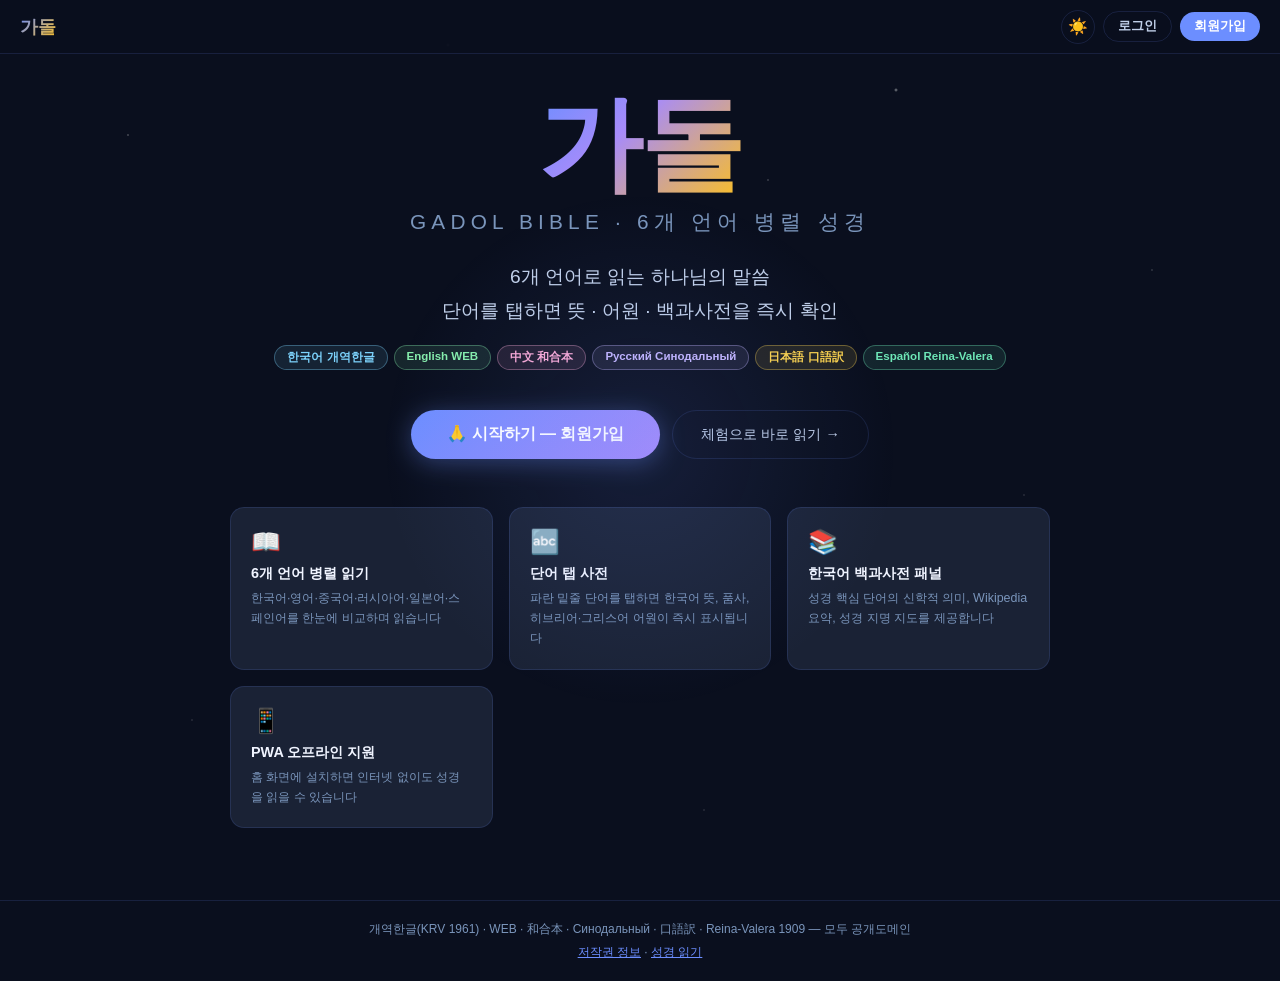
==== bible.html @ 80913f66 "Initial backup from professor server" ====
<!DOCTYPE html>
<html lang="ko" data-theme="dark">
<head>
  <meta charset="UTF-8" />
  <meta name="viewport" content="width=device-width, initial-scale=1.0, maximum-scale=1.0" />
  <title>성경 읽기 — 가돌</title>
  <meta name="description" content="가돌 — 6개 언어 병렬 성경 읽기" />
  <link rel="manifest" href="manifest.json" />
  <meta name="theme-color" content="#0a0f1e" />
  <meta name="apple-mobile-web-app-capable" content="yes" />
  <link rel="stylesheet" href="css/main.css" />
</head>
<body>

<!-- ── 읽기 진행 바 ── -->
<div class="reading-bar"><div id="readingFill" class="reading-fill"></div></div>

<!-- ── 헤더 ── -->
<header class="app-header">
  <div class="header-left">
    <button class="icon-btn" id="menuBtn" aria-label="목차 열기">☰</button>
    <a href="index.html" class="header-home-logo">가돌</a>
    <span class="header-sep">|</span>
    <span class="header-info" id="headerInfo">창세기 1장</span>
  </div>
  <div class="header-right">
    <button class="icon-btn" id="themeBtn" onclick="toggleTheme()" aria-label="테마 전환">☀️</button>
  </div>
</header>

<!-- ── 언어 선택 바 ── -->
<div class="lang-bar" id="langBar">
  <span class="lang-bar-label">언어 선택</span>
  <div class="lang-toggles" id="langToggles">
    <button class="lp lp-ko active" data-lang="ko" onclick="toggleLang('ko')" title="한국어 개역한글">
      <span class="lp-icon">🇰🇷</span><span class="lp-text">한국어</span>
    </button>
    <button class="lp lp-en active" data-lang="en" onclick="toggleLang('en')" title="English WEB">
      <span class="lp-icon">🇺🇸</span><span class="lp-text">English</span>
    </button>
    <button class="lp lp-zh" data-lang="zh" onclick="toggleLang('zh')" title="中文 和合本">
      <span class="lp-icon">🇨🇳</span><span class="lp-text">中文</span>
    </button>
    <button class="lp lp-ru" data-lang="ru" onclick="toggleLang('ru')" title="Русский Синодальный">
      <span class="lp-icon">🇷🇺</span><span class="lp-text">Русский</span>
    </button>
    <button class="lp lp-ja" data-lang="ja" onclick="toggleLang('ja')" title="日本語 口語訳">
      <span class="lp-icon">🇯🇵</span><span class="lp-text">日本語</span>
    </button>
    <button class="lp lp-es" data-lang="es" onclick="toggleLang('es')" title="Español Reina-Valera">
      <span class="lp-icon">🇪🇸</span><span class="lp-text">Español</span>
    </button>
  </div>
</div>

<!-- ── 사이드바 오버레이 ── -->
<div class="sidebar-overlay" id="sidebarOverlay" onclick="closeSidebar()"></div>

<!-- ── 사이드바 (전체 성경 목록) ── -->
<nav class="sidebar" id="sidebar">

  <!-- 구약/신약 탭 -->
  <div class="toc-tabs">
    <button class="toc-tab active" id="tabOT" onclick="switchTestament('OT')">
      <span class="toc-tab-label">📜 구약성경</span>
      <span class="toc-tab-count">39권</span>
    </button>
    <button class="toc-tab" id="tabNT" onclick="switchTestament('NT')">
      <span class="toc-tab-label">✝️ 신약성경</span>
      <span class="toc-tab-count">27권</span>
    </button>
  </div>

  <!-- 검색창 -->
  <div class="toc-search-wrap">
    <input
      type="text"
      id="tocSearch"
      class="toc-search"
      placeholder="성경 검색... (예: 창세기, John)"
      oninput="filterToc(this.value)"
      autocomplete="off"
    />
    <span class="toc-search-icon">🔍</span>
  </div>

  <!-- 성경 목록 스크롤 영역 -->
  <div class="toc-scroll" id="tocScroll">
    <div id="tocOT" class="toc-panel"></div>
    <div id="tocNT" class="toc-panel" style="display:none"></div>
  </div>

  <div class="sidebar-footer">
    <a href="credits.html" class="sidebar-link">저작권 정보</a>
    <button class="sidebar-link-btn" onclick="doLogout()">로그아웃</button>
  </div>
</nav>

<!-- ── 메인 콘텐츠 ── -->
<main class="main-content">
  <div class="chapter-header">
    <h1 class="chapter-title" id="chapterTitle">창세기 1장</h1>
    <p class="chapter-label" id="chapterLabel"></p>
  </div>
  <div class="verses-wrap" id="versesWrap">
    <div class="loading-placeholder">
      <div class="spinner"></div>
      <p>성경을 불러오는 중...</p>
    </div>
  </div>
  <div class="chapter-nav">
    <button class="ch-nav-btn" id="prevBtn" onclick="prevChapter()">← 이전 장</button>
    <button class="ch-nav-btn" id="nextBtn" onclick="nextChapter()">다음 장 →</button>
  </div>
</main>

<!-- ── 저장 말씀 패널 ── -->
<div class="fav-panel" id="favPanel">
  <div class="fav-panel-header">
    <h3>❤️ 저장한 말씀</h3>
    <button class="fav-panel-close" onclick="toggleFavPanel()">✕</button>
  </div>
  <div class="fav-panel-body" id="favPanelBody">
    <p class="fav-empty">저장한 말씀이 없습니다.<br>구절 옆 ♡ 버튼을 눌러 저장해보세요.</p>
  </div>
</div>

<!-- ── 메모 입력 모달 ── -->
<div class="memo-modal-bg" id="memoModalBg" onclick="closeMemoModal()"></div>
<div class="memo-modal" id="memoModal">
  <div class="memo-modal-header">
    <span class="memo-modal-ref" id="memoModalRef"></span>
    <button class="memo-modal-close" onclick="closeMemoModal()">✕</button>
  </div>
  <div class="memo-modal-verse" id="memoModalVerse"></div>
  <div class="memo-hl-row">
    <span class="memo-hl-label">하이라이트</span>
    <div class="memo-hl-colors" id="memoHlColors">
      <button class="memo-hl-btn hl-c-yellow" data-color="yellow" onclick="pickHlColor(this)"></button>
      <button class="memo-hl-btn hl-c-green" data-color="green" onclick="pickHlColor(this)"></button>
      <button class="memo-hl-btn hl-c-blue" data-color="blue" onclick="pickHlColor(this)"></button>
      <button class="memo-hl-btn hl-c-pink" data-color="pink" onclick="pickHlColor(this)"></button>
      <button class="memo-hl-btn hl-c-purple" data-color="purple" onclick="pickHlColor(this)"></button>
      <button class="memo-hl-btn hl-c-none" data-color="none" onclick="pickHlColor(this)">✕</button>
    </div>
  </div>
  <textarea class="memo-textarea" id="memoTextarea" placeholder="이 말씀에 대한 메모를 작성하세요..."></textarea>
  <button class="memo-save-btn" onclick="saveMemoFromModal()">저장</button>
</div>

<!-- ── 메모 목록 패널 ── -->
<div class="fav-panel" id="memoPanel">
  <div class="fav-panel-header">
    <h3>📝 내 메모</h3>
    <button class="fav-panel-close" onclick="toggleMemoPanel()">✕</button>
  </div>
  <div class="fav-panel-body" id="memoPanelBody">
    <p class="fav-empty">작성한 메모가 없습니다.<br>말씀을 탭하고 메모를 남겨보세요.</p>
  </div>
</div>

<!-- ── 하단 내비게이션 ── -->
<nav class="bottom-nav">
  <button class="bnav-btn active" id="navRead" onclick="scrollToTop(); setNavActive('navRead')">
    <span class="bnav-icon">📖</span>
    <span class="bnav-label">읽기</span>
  </button>
  <button class="bnav-btn" id="navFav" onclick="toggleFavPanel()">
    <span class="bnav-icon">❤️</span>
    <span class="bnav-label">저장</span>
  </button>
  <button class="bnav-btn" id="navMemo" onclick="toggleMemoPanel()">
    <span class="bnav-icon">📝</span>
    <span class="bnav-label">메모</span>
  </button>
  <button class="bnav-btn" id="navHome" onclick="location.href='index.html'">
    <span class="bnav-icon">🏠</span>
    <span class="bnav-label">홈</span>
  </button>
</nav>

<!-- ── 단어 시트 배경 ── -->
<div class="sheet-bg" id="sheetBg"></div>

<!-- ── 단어 바텀 시트 ── -->
<div class="word-sheet" id="wordSheet" role="dialog" aria-modal="true">
  <div class="sheet-drag-handle" id="sheetHandle"></div>
  <div class="sheet-header">
    <div class="sheet-header-left">
      <span class="sheet-word" id="sheetWord"></span>
      <span class="sheet-lang-badge" id="sheetLangBadge"></span>
    </div>
    <div class="sheet-header-right">
      <button class="sheet-tts-btn" id="sheetTtsBtn" onclick="speakWord()" title="발음 듣기">🔊</button>
      <button class="sheet-close icon-btn" onclick="closeSheet()">✕</button>
    </div>
  </div>
  <div class="sheet-body" id="sheetBody"></div>
</div>

<!-- ── 토스트 ── -->
<div id="toast"></div>

<!-- ── 스크립트 ── -->
<script src="js/bible-data.js?v=2.6"></script>
<script src="js/data.js?v=2.6"></script>
<script src="js/dict.js?v=2.6"></script>
<script src="js/app.js?v=2.6"></script>
</body>
</html>
---- css/main.css ----
/* =============================================
   가돌 성경 앱 — 메인 스타일시트 (6개 언어 지원)
   KRV · WEB · 和合本 · Синодальный · 口語訳 · Reina-Valera
   ============================================= */

/* ── CSS 변수 (다크 테마 기본값) ─────────────── */
:root {
  --bg-app:    #0a0f1e;
  --bg-card:   #111827;
  --bg-card2:  #1a2235;
  --bg-header: rgba(10, 15, 30, 0.95);
  --bg-sheet:  #111827;
  --bg-sidebar:#0e1628;
  --bg-input:  #1a2235;
  --text1: #f0f4ff;
  --text2: #c8d8f0;
  --text3: #7a95bb;
  --text4: #4a6080;
  --accent:     #6c8eff;
  --accent-glow:rgba(108,142,255,0.2);
  --gold:       #fbbf24;
  --ko-color:   #7dd3fc;
  --en-color:   #86efac;
  --zh-color:   #f9a8d4;
  --ru-color:   #c4b5fd;
  --ja-color:   #fcd34d;
  --es-color:   #6ee7b7;
  --border:     rgba(100,130,200,0.15);
  --border2:    rgba(100,130,200,0.06);
  --shadow-card: 0 2px 20px rgba(0,0,0,0.45);
  --shadow-sheet:0 -8px 40px rgba(0,0,0,0.65);
  --header-h: 56px;
  --lang-bar-h: 52px;
  --nav-h:    60px;
  --sidebar-w: 300px;
  --sheet-radius: 20px;
  --radius:   14px;
  --radius-sm: 6px;
  --font-ko: 'Malgun Gothic', '맑은 고딕', 'Apple SD Gothic Neo', 'Noto Sans KR', sans-serif;
  --font-en: 'Malgun Gothic', '맑은 고딕', 'Apple SD Gothic Neo', 'Noto Sans KR', sans-serif;
  --font-ui: 'Malgun Gothic', '맑은 고딕', 'Apple SD Gothic Neo', 'Noto Sans KR', sans-serif;
}

[data-theme="light"] {
  --bg-app:    #f5f0e8;
  --bg-card:   #faf6f0;
  --bg-card2:  #ede6da;
  --bg-header: rgba(245,240,232,0.97);
  --bg-sheet:  #f8f3eb;
  --bg-sidebar:#f6f1e8;
  --bg-input:  #ede6da;
  --text1: #2c2013;
  --text2: #4a3928;
  --text3: #7a6548;
  --text4: #a08a6a;
  --ko-color: #1d5fbc;
  --en-color: #15763a;
  --zh-color: #c2185b;
  --ru-color: #6d28d9;
  --ja-color: #b45309;
  --es-color: #047857;
  --border:  rgba(0,0,0,0.09);
  --border2: rgba(0,0,0,0.04);
  --shadow-card: 0 2px 14px rgba(0,0,0,0.07);
  --shadow-sheet:0 -4px 24px rgba(0,0,0,0.10);
}

*, *::before, *::after { box-sizing: border-box; margin: 0; padding: 0; }
html { scroll-behavior: smooth; -webkit-text-size-adjust: 100%; }

body {
  font-family: var(--font-ui);
  background: var(--bg-app);
  color: var(--text1);
  line-height: 1.6;
  min-height: 100vh;
  padding-top: calc(var(--header-h) + var(--lang-bar-h));
  padding-bottom: calc(var(--nav-h) + 20px);
  transition: background 0.3s, color 0.3s;
}

body.home-page { padding-top: 0; }

a { color: var(--accent); text-decoration: none; }
a:hover { text-decoration: underline; }
button { cursor: pointer; border: none; background: none; font-family: inherit; }

.reading-bar {
  position: fixed; top: 0; left: 0; right: 0;
  height: 3px; background: var(--border2); z-index: 1100;
}
.reading-fill {
  height: 100%; width: 0;
  background: linear-gradient(90deg, var(--accent), var(--gold));
  transition: width 0.1s linear;
}

.app-header {
  position: fixed; top: 3px; left: 0; right: 0;
  height: var(--header-h);
  background: var(--bg-header);
  backdrop-filter: blur(16px); -webkit-backdrop-filter: blur(16px);
  border-bottom: 1px solid var(--border);
  display: flex; align-items: center; justify-content: space-between;
  padding: 0 10px 0 8px; z-index: 900;
}

.header-left { display: flex; align-items: center; gap: 6px; flex-shrink: 0; min-width: 0; }
.header-right { display: flex; align-items: center; gap: 6px; flex-shrink: 0; }

.header-home-logo {
  font-family: var(--font-ko); font-size: 1.1rem; font-weight: 700;
  background: linear-gradient(135deg, var(--accent), var(--gold));
  -webkit-background-clip: text; -webkit-text-fill-color: transparent;
  background-clip: text; text-decoration: none; white-space: nowrap;
}
.header-home-logo:hover { text-decoration: none; opacity: 0.85; }
.header-sep { color: var(--text4); font-size: 0.85rem; flex-shrink: 0; }
.header-info {
  font-size: 0.82rem; font-weight: 600; color: var(--text2);
  white-space: nowrap; overflow: hidden; text-overflow: ellipsis; max-width: 120px;
}

.lang-bar {
  position: fixed; top: var(--header-h); left: 0; right: 0;
  height: var(--lang-bar-h);
  background: var(--bg-header);
  backdrop-filter: blur(16px); -webkit-backdrop-filter: blur(16px);
  border-bottom: 1px solid var(--border);
  display: flex; align-items: center; gap: 8px; padding: 0 12px;
  z-index: 870; overflow-x: auto; overflow-y: hidden;
  -webkit-overflow-scrolling: touch; scrollbar-width: none;
}
.lang-bar::-webkit-scrollbar { display: none; }
.lang-bar-label {
  font-size: 0.68rem; font-weight: 700; color: var(--text4);
  white-space: nowrap; flex-shrink: 0; letter-spacing: 0.03em; margin-right: 2px;
}
.lang-toggles { display: flex; gap: 6px; flex-wrap: nowrap; }

.lp {
  display: flex; align-items: center; gap: 5px;
  font-size: 0.78rem; font-weight: 700; padding: 6px 12px;
  border-radius: 22px; border: 1.5px solid var(--border);
  color: var(--text3); background: var(--bg-card2);
  transition: all 0.18s; letter-spacing: 0.02em; white-space: nowrap; flex-shrink: 0;
}
.lp:hover { opacity: 0.85; transform: translateY(-1px); }
.lp-icon { font-size: 1rem; line-height: 1; }
.lp-text { font-size: 0.75rem; font-weight: 700; }

.lp.active.lp-ko { background: rgba(125,211,252,0.18); border-color: rgba(125,211,252,0.7); color: var(--ko-color); box-shadow: 0 0 0 3px rgba(125,211,252,0.08); }
.lp.active.lp-en { background: rgba(134,239,172,0.18); border-color: rgba(134,239,172,0.7); color: var(--en-color); box-shadow: 0 0 0 3px rgba(134,239,172,0.08); }
.lp.active.lp-zh { background: rgba(249,168,212,0.18); border-color: rgba(249,168,212,0.7); color: var(--zh-color); box-shadow: 0 0 0 3px rgba(249,168,212,0.08); }
.lp.active.lp-ru { background: rgba(196,181,253,0.18); border-color: rgba(196,181,253,0.7); color: var(--ru-color); box-shadow: 0 0 0 3px rgba(196,181,253,0.08); }
.lp.active.lp-ja { background: rgba(252,211,77,0.18);  border-color: rgba(252,211,77,0.7);  color: var(--ja-color); box-shadow: 0 0 0 3px rgba(252,211,77,0.08); }
.lp.active.lp-es { background: rgba(110,231,183,0.18); border-color: rgba(110,231,183,0.7); color: var(--es-color); box-shadow: 0 0 0 3px rgba(110,231,183,0.08); }

.icon-btn {
  width: 36px; height: 36px; border-radius: 50%;
  display: flex; align-items: center; justify-content: center;
  font-size: 1rem; color: var(--text2); transition: background 0.2s;
  flex-shrink: 0; text-decoration: none !important;
}
.icon-btn:hover { background: var(--border); }

.sidebar-overlay {
  display: none; position: fixed;
  top: calc(var(--header-h) + var(--lang-bar-h)); left: 0; right: 0; bottom: 0;
  background: rgba(0,0,0,0.55); backdrop-filter: blur(3px); -webkit-backdrop-filter: blur(3px); z-index: 800;
}
.sidebar-overlay.visible { display: block; }

.sidebar {
  position: fixed; top: calc(var(--header-h) + var(--lang-bar-h)); left: 0;
  width: var(--sidebar-w); max-width: 92vw;
  height: calc(100dvh - var(--header-h) - var(--lang-bar-h));
  background: var(--bg-sidebar); border-right: 1px solid var(--border);
  box-shadow: 4px 0 32px rgba(0,0,0,0.45); z-index: 850;
  display: flex; flex-direction: column; overflow-x: hidden; overflow-y: visible;
  transform: translateX(-100%);
  transition: transform 0.28s cubic-bezier(0.4, 0, 0.2, 1); will-change: transform;
}
.sidebar.open { transform: translateX(0); }

.sidebar-header {
  display: flex; align-items: center; justify-content: space-between;
  padding: 14px 16px; border-bottom: 1px solid var(--border); flex-shrink: 0; min-height: 52px;
}
.sidebar-logo {
  font-family: var(--font-ko); font-size: 1rem; font-weight: 700;
  background: linear-gradient(135deg, var(--accent), var(--gold));
  -webkit-background-clip: text; -webkit-text-fill-color: transparent; background-clip: text;
}

.toc-tabs {
  display: flex; flex-shrink: 0; background: var(--bg-card2); border-bottom: 3px solid var(--border);
}
.toc-tab {
  flex: 1; display: flex; flex-direction: column; align-items: center; justify-content: center;
  padding: 14px 4px 12px; min-height: 64px; background: transparent; border: none;
  border-bottom: 3px solid transparent; margin-bottom: -3px;
  transition: all 0.2s; cursor: pointer; font-family: var(--font-ko); gap: 5px; overflow: visible;
}
.toc-tab-label {
  display: block; font-size: 0.88rem; font-weight: 800; color: var(--text3);
  transition: color 0.2s; white-space: nowrap; line-height: 1.3;
}
.toc-tab-count {
  display: block; font-size: 0.64rem; font-weight: 600; color: var(--text4);
  background: var(--bg-card); border: 1px solid var(--border); padding: 2px 8px;
  border-radius: 10px; white-space: nowrap; line-height: 1.5; transition: all 0.2s;
}
.toc-tab.active { border-bottom-color: var(--accent); background: rgba(108,142,255,0.05); }
.toc-tab.active .toc-tab-label { color: var(--accent); }
.toc-tab.active .toc-tab-count { color: var(--accent); background: var(--accent-glow); border-color: rgba(108,142,255,0.4); }
.toc-tab:hover:not(.active) { background: var(--accent-glow); }
.toc-tab:hover:not(.active) .toc-tab-label { color: var(--text1); }

.toc-search-wrap {
  position: relative; padding: 10px 12px 8px; flex-shrink: 0; border-bottom: 1px solid var(--border);
}
.toc-search {
  width: 100%; background: var(--bg-card2); border: 1px solid var(--border);
  border-radius: 20px; padding: 7px 32px 7px 14px; font-size: 0.82rem;
  color: var(--text1); font-family: var(--font-ko); outline: none; transition: border-color 0.2s;
}
.toc-search:focus { border-color: var(--accent); }
.toc-search::placeholder { color: var(--text4); }
.toc-search-icon { position: absolute; right: 22px; top: 50%; transform: translateY(-50%); font-size: 0.85rem; pointer-events: none; }

.toc-scroll { overflow-y: auto; overflow-x: hidden; flex: 1; min-height: 0; }
.toc-panel { display: block; }
.toc-scroll::-webkit-scrollbar { width: 3px; }
.toc-scroll::-webkit-scrollbar-track { background: transparent; }
.toc-scroll::-webkit-scrollbar-thumb { background: var(--border); border-radius: 2px; }
.toc-scroll::-webkit-scrollbar-thumb:hover { background: var(--accent); }

.toc-group { border-bottom: 1px solid var(--border); }
.toc-group-header {
  display: flex; align-items: center; justify-content: space-between; width: 100%;
  padding: 8px 12px; font-size: 0.68rem; font-weight: 800; color: var(--text4);
  text-transform: uppercase; letter-spacing: 0.1em; background: var(--bg-card2);
  border: none; cursor: pointer; font-family: var(--font-ko);
  transition: color 0.15s, background 0.15s; position: sticky; top: 0; z-index: 5;
}
.toc-group-header:hover { color: var(--accent); background: var(--accent-glow); }
.toc-group-header.collapsed .toc-group-arrow { transform: rotate(-90deg); }
.toc-group-count {
  background: var(--border2); color: var(--text4); border-radius: 10px;
  padding: 1px 5px; font-size: 0.6rem; margin-left: 4px;
}
.toc-group-arrow { font-size: 0.6rem; transition: transform 0.2s; opacity: 0.7; }

.toc-book-item { border-bottom: 1px solid var(--border2); }
.toc-book-row { display: flex; align-items: stretch; min-height: 40px; }
.toc-book-name {
  flex: 1; display: flex; align-items: center; gap: 6px;
  padding: 6px 6px 6px 20px; background: transparent; border: none;
  cursor: pointer; text-align: left;
  transition: background 0.14s, border-color 0.14s; font-family: var(--font-ko);
  min-width: 0; overflow: visible; box-sizing: border-box;
}
.toc-book-name:hover { background: var(--accent-glow); }
.toc-book-name:not(.active-book) { padding-left: 20px; }
.toc-book-name.active-book { background: rgba(108,142,255,0.12); border-left: 3px solid var(--accent); }
.toc-book-name.active-book .toc-book-ko { color: var(--accent); }
.toc-book-ko {
  font-size: 0.84rem; font-weight: 700; color: var(--text1);
  white-space: nowrap; flex-shrink: 0; transition: color 0.14s;
}
.toc-book-name:hover .toc-book-ko,
.toc-book-name.active-book .toc-book-ko { color: var(--accent); }
.toc-book-en {
  font-size: 0.65rem; color: var(--text4); white-space: nowrap;
  overflow: hidden; text-overflow: ellipsis; flex: 1;
}
.toc-book-ch-count {
  font-size: 0.6rem; color: var(--text4); background: var(--bg-card2);
  border-radius: 8px; padding: 1px 5px; white-space: nowrap; flex-shrink: 0;
  border: 1px solid var(--border2); align-self: center; margin-right: 4px;
}
.toc-book-avail {
  font-size: 0.58rem; font-weight: 800; color: var(--accent);
  background: var(--accent-glow); border: 1px solid rgba(108,142,255,0.4);
  border-radius: 6px; padding: 1px 5px; white-space: nowrap; flex-shrink: 0;
  align-self: center; letter-spacing: 0.02em;
}
.toc-book-name.no-data .toc-book-ko { color: var(--text3); font-weight: 600; }
.toc-book-name.no-data .toc-book-en { color: var(--text4); opacity: 0.7; }
.toc-book-toggle {
  width: 36px; flex-shrink: 0; display: flex; align-items: center; justify-content: center;
  background: transparent; border: none; border-left: 1px solid var(--border2);
  color: var(--text4); font-size: 0.65rem; cursor: pointer;
  transition: background 0.14s, color 0.14s;
}
.toc-book-toggle:hover { background: var(--accent-glow); color: var(--accent); }
.toc-book-toggle.open { color: var(--accent); background: rgba(108,142,255,0.06); }

.toc-chaps {
  padding: 6px 8px 8px 16px; display: flex; flex-wrap: wrap; gap: 4px;
  background: var(--bg-card); border-top: 1px solid var(--border2);
}
.toc-chaps.animate { animation: tocFadeIn 0.15s ease; }
@keyframes tocFadeIn { from { opacity: 0; transform: translateY(-3px); } to { opacity: 1; transform: none; } }
.toc-ch-btn {
  width: 32px; height: 28px; font-size: 0.7rem; font-weight: 600;
  color: var(--text3); background: var(--bg-card2); border: 1px solid var(--border2);
  border-radius: 5px; transition: all 0.12s; font-family: var(--font-ko);
  text-align: center; padding: 0; line-height: 28px; cursor: pointer;
}
.toc-ch-btn:hover:not(.unavailable) { background: var(--accent-glow); border-color: var(--accent); color: var(--accent); }
.toc-ch-btn.active { background: var(--accent); color: #fff; border-color: var(--accent); font-weight: 800; }
.toc-ch-btn.unavailable { opacity: 0.35; cursor: not-allowed; color: var(--text4); }
.toc-ch-btn:not(.unavailable) { color: var(--accent); font-weight: 700; border-color: rgba(108,142,255,0.3); }

.toc-nt-notice {
  display: flex; align-items: flex-start; gap: 8px; margin: 12px 12px 20px;
  padding: 10px 12px; background: var(--accent-glow);
  border: 1px solid rgba(108,142,255,0.25); border-radius: var(--radius-sm);
  font-size: 0.76rem; color: var(--text2); line-height: 1.5; font-family: var(--font-ko);
}
.toc-nt-notice b { color: var(--accent); }
.toc-no-result { padding: 24px 16px; text-align: center; color: var(--text4); font-size: 0.82rem; font-family: var(--font-ko); }

.sidebar-footer {
  padding: 12px 16px; border-top: 1px solid var(--border);
  display: flex; gap: 12px; align-items: center; flex-shrink: 0; background: var(--bg-sidebar);
}
.sidebar-link, .sidebar-link-btn {
  font-size: 0.78rem; color: var(--text3); text-decoration: none;
  background: none; border: none; cursor: pointer; padding: 4px 0; font-family: var(--font-ko);
}
.sidebar-link:hover, .sidebar-link-btn:hover { color: var(--accent); }

.main-content { max-width: 780px; margin: 0 auto; padding: 20px 16px 30px; }

.chapter-header { text-align: center; margin-bottom: 24px; padding-bottom: 16px; border-bottom: 1px solid var(--border); }
.chapter-title {
  font-family: var(--font-ko); font-size: clamp(1.4rem, 4vw, 2rem); font-weight: 700;
  background: linear-gradient(135deg, var(--accent), var(--gold));
  -webkit-background-clip: text; -webkit-text-fill-color: transparent; background-clip: text; margin-bottom: 4px;
}
.chapter-label { font-size: 0.8rem; color: var(--text3); font-family: var(--font-ko); }

.verse-card {
  background: var(--bg-card); border: 1px solid var(--border2); border-radius: var(--radius);
  padding: 14px 16px; margin-bottom: 10px; transition: border-color 0.2s; box-shadow: var(--shadow-card);
}
.verse-card:hover { border-color: var(--border); }
.verse-num-wrap { display: flex; align-items: center; gap: 8px; margin-bottom: 8px; }
.verse-num {
  font-size: 0.9rem; font-weight: 800; color: var(--accent); background: var(--accent-glow);
  border-radius: 50%; width: 26px; height: 26px; display: flex; align-items: center;
  justify-content: center; flex-shrink: 0; font-family: var(--font-ui);
}
.verse-ref { font-size: 0.72rem; color: var(--text4); font-family: var(--font-ko); }
.verse-lines { display: flex; flex-direction: column; gap: 8px; }
.verse-line { display: flex; align-items: flex-start; gap: 8px; padding: 6px 8px; border-radius: 8px; line-height: 1.85; }

.verse-ko { background: rgba(125,211,252,0.04); }
.verse-en { background: rgba(134,239,172,0.04); }
.verse-zh { background: rgba(249,168,212,0.04); }
.verse-ru { background: rgba(196,181,253,0.04); }
.verse-ja { background: rgba(252,211,77,0.04); }
.verse-es { background: rgba(110,231,183,0.04); }

.lang-label { font-size: 0.62rem; font-weight: 800; padding: 2px 6px; border-radius: 4px; margin-top: 4px; flex-shrink: 0; letter-spacing: 0.05em; }
.lang-label-ko { background: rgba(125,211,252,0.15); color: var(--ko-color); border: 1px solid rgba(125,211,252,0.3); }
.lang-label-en { background: rgba(134,239,172,0.15); color: var(--en-color); border: 1px solid rgba(134,239,172,0.3); }
.lang-label-zh { background: rgba(249,168,212,0.15); color: var(--zh-color); border: 1px solid rgba(249,168,212,0.3); }
.lang-label-ru { background: rgba(196,181,253,0.15); color: var(--ru-color); border: 1px solid rgba(196,181,253,0.3); }
.lang-label-ja { background: rgba(252,211,77,0.15);  color: var(--ja-color); border: 1px solid rgba(252,211,77,0.3); }
.lang-label-es { background: rgba(110,231,183,0.15); color: var(--es-color); border: 1px solid rgba(110,231,183,0.3); }

.verse-text { flex: 1; font-size: 1rem; line-height: 1.85; }
.ko-text { font-family: var(--font-ko); font-size: 1.02rem; font-weight: 400; color: #e8f4ff; letter-spacing: 0.01em; word-break: keep-all; }
[data-theme="light"] .ko-text { color: #1d3560; }
.en-text { font-family: var(--font-en); font-size: 1rem; font-weight: 400; color: #d1f5e0; font-style: normal; }
[data-theme="light"] .en-text { color: #1a4a2a; }
.zh-text { font-family: var(--font-ko); font-size: 1rem; color: #fde2ef; letter-spacing: 0.05em; }
[data-theme="light"] .zh-text { color: #7b1846; }
.ru-text { font-size: 1rem; color: #e8e0ff; font-family: var(--font-ko); }
[data-theme="light"] .ru-text { color: #4c1d95; }
.ja-text { font-family: var(--font-ko); font-size: 1rem; color: #fef3c0; letter-spacing: 0.03em; }
[data-theme="light"] .ja-text { color: #78350f; }
.es-text { font-family: var(--font-ko); font-size: 1rem; color: #d1fae5; }
[data-theme="light"] .es-text { color: #064e3b; }

.word-tap { cursor: pointer; border-bottom: 1.5px dotted; transition: background 0.15s, color 0.15s; border-radius: 2px; padding: 0 1px; }
.ko-word { border-color: rgba(125,211,252,0.5); }
.en-word { border-color: rgba(134,239,172,0.5); }
.zh-word { border-color: rgba(249,168,212,0.5); }
.ru-word { border-color: rgba(196,181,253,0.5); }
.ja-word { border-color: rgba(252,211,77,0.5); }
.es-word { border-color: rgba(110,231,183,0.5); }
.ko-word:hover, .ko-word.tapped { background: rgba(125,211,252,0.2); color: var(--ko-color); }
.en-word:hover, .en-word.tapped { background: rgba(134,239,172,0.2); color: var(--en-color); }
.zh-word:hover, .zh-word.tapped { background: rgba(249,168,212,0.2); color: var(--zh-color); }
.ru-word:hover, .ru-word.tapped { background: rgba(196,181,253,0.2); color: var(--ru-color); }
.ja-word:hover, .ja-word.tapped { background: rgba(252,211,77,0.2);  color: var(--ja-color); }
.es-word:hover, .es-word.tapped { background: rgba(110,231,183,0.2); color: var(--es-color); }
.word-tap.highlight-all { background: rgba(108,142,255,0.15); border-color: var(--accent); }

.chapter-nav { display: flex; gap: 12px; justify-content: center; margin-top: 28px; margin-bottom: 10px; }
.ch-nav-btn {
  padding: 11px 28px; background: var(--bg-card2); border: 1px solid var(--border);
  color: var(--text2); border-radius: 50px; font-size: 0.88rem; font-weight: 600;
  transition: all 0.2s; font-family: var(--font-ko);
}
.ch-nav-btn:hover:not(:disabled) { border-color: var(--accent); color: var(--accent); }
.ch-nav-btn:disabled { opacity: 0.35; cursor: not-allowed; }

.loading-placeholder {
  display: flex; flex-direction: column; align-items: center; justify-content: center;
  gap: 12px; padding: 60px 20px; color: var(--text3); font-family: var(--font-ko);
}

.bottom-nav {
  position: fixed; bottom: 0; left: 0; right: 0; height: var(--nav-h);
  background: var(--bg-header); backdrop-filter: blur(16px); -webkit-backdrop-filter: blur(16px);
  border-top: 1px solid var(--border); display: flex; z-index: 700;
}
.bnav-btn {
  flex: 1; display: flex; flex-direction: column; align-items: center; justify-content: center;
  gap: 3px; color: var(--text4); font-size: 0.68rem; font-weight: 600;
  transition: color 0.2s; padding: 6px 0; font-family: var(--font-ko);
}
.bnav-btn:hover, .bnav-btn.active { color: var(--accent); }
.bnav-icon { font-size: 1.2rem; line-height: 1; }
.bnav-label { font-size: 0.65rem; letter-spacing: 0.03em; }

.sheet-bg {
  display: none; position: fixed; inset: 0;
  background: rgba(0,0,0,0.55); backdrop-filter: blur(3px); z-index: 600; touch-action: none;
}
.sheet-bg.visible { display: block; }

.word-sheet {
  position: fixed; bottom: 0; left: 0; right: 0; height: 80vh; max-height: 80vh;
  background: var(--bg-sheet); border-top-left-radius: var(--sheet-radius);
  border-top-right-radius: var(--sheet-radius); box-shadow: var(--shadow-sheet);
  border-top: 1px solid var(--border); z-index: 650;
  transform: translateY(100%); transition: transform 0.3s cubic-bezier(0.4,0,0.2,1);
  display: flex; flex-direction: column; overflow: hidden; touch-action: pan-y;
}
.word-sheet.open { transform: translateY(0); }
.sheet-drag-handle { width: 40px; height: 4px; background: var(--border); border-radius: 2px; margin: 10px auto 0; flex-shrink: 0; }
.sheet-header {
  display: flex; align-items: center; justify-content: space-between;
  padding: 12px 16px 10px; border-bottom: 1px solid var(--border); flex-shrink: 0;
}
.sheet-header-left { display: flex; align-items: center; gap: 10px; }
.sheet-word { font-size: 1.2rem; font-weight: 700; color: var(--text1); font-family: var(--font-ko); }
.sheet-lang-badge { font-size: 0.7rem; font-weight: 700; padding: 3px 8px; border-radius: 12px; letter-spacing: 0.05em; }
.sheet-lang-badge.ko { background: rgba(125,211,252,0.15); color: var(--ko-color); }
.sheet-lang-badge.en { background: rgba(134,239,172,0.15); color: var(--en-color); }
.sheet-lang-badge.zh { background: rgba(249,168,212,0.15); color: var(--zh-color); }
.sheet-lang-badge.ru { background: rgba(196,181,253,0.15); color: var(--ru-color); }
.sheet-lang-badge.ja { background: rgba(252,211,77,0.15);  color: var(--ja-color); }
.sheet-lang-badge.es { background: rgba(110,231,183,0.15); color: var(--es-color); }

.sheet-body {
  overflow-y: scroll; overflow-x: hidden; -webkit-overflow-scrolling: touch;
  overscroll-behavior: contain; padding: 14px 16px 40px; flex: 1; min-height: 0;
  touch-action: pan-y; will-change: scroll-position;
}
.sheet-section {
  margin-bottom: 16px; padding: 12px 14px; background: var(--bg-card2);
  border: 1px solid var(--border2); border-radius: var(--radius);
}
[data-theme="light"] .sheet-section { background: #faf8f4; }
.sheet-section-title { font-size: 0.78rem; font-weight: 700; color: var(--accent); margin-bottom: 8px; letter-spacing: 0.05em; }
.sheet-note { font-size: 0.88rem; color: var(--text2); line-height: 1.7; font-family: var(--font-ko); }

.dict-table { width: 100%; border-collapse: collapse; font-size: 0.86rem; }
.dict-table th { width: 80px; text-align: left; padding: 5px 0; color: var(--text3); font-weight: 600; font-family: var(--font-ko); }
.dict-table td { padding: 5px 0; color: var(--text1); font-family: var(--font-ko); }
.ko-meaning { color: var(--ko-color); font-weight: 600; }
.link-btn { font-size: 0.82rem; color: var(--accent); background: none; border: none; cursor: pointer; text-decoration: underline; padding: 0; font-family: var(--font-ko); }
.wiki-summary { font-size: 0.85rem; color: var(--text2); line-height: 1.7; margin-bottom: 10px; font-family: var(--font-ko); }
.wiki-link, .osm-link { display: inline-block; font-size: 0.78rem; color: var(--accent); margin-top: 6px; text-decoration: underline; }
.wiki-thumb { width: 100%; max-height: 140px; object-fit: cover; border-radius: 8px; margin-bottom: 10px; }
.osm-map-wrap { position: relative; border-radius: 8px; overflow: hidden; margin-bottom: 8px; }
.osm-tile { width: 100%; display: block; max-height: 130px; object-fit: cover; }
.osm-pin { position: absolute; top: 50%; left: 50%; transform: translate(-50%, -50%); font-size: 1.8rem; filter: drop-shadow(0 2px 4px rgba(0,0,0,0.5)); }
.osm-coords { font-size: 0.72rem; color: var(--text4); margin-top: 4px; }
.sheet-loading { display: flex; align-items: center; gap: 10px; padding: 20px 0; color: var(--text3); font-family: var(--font-ko); font-size: 0.85rem; }
.spinner { width: 24px; height: 24px; border: 2px solid var(--border); border-top-color: var(--accent); border-radius: 50%; animation: spin 0.6s linear infinite; }
.spinner.sm { width: 18px; height: 18px; }
@keyframes spin { to { transform: rotate(360deg); } }
.no-data { font-size: 0.85rem; color: var(--text3); padding: 12px 0; font-family: var(--font-ko); }

#toast {
  position: fixed; bottom: calc(var(--nav-h) + 14px); left: 50%;
  transform: translateX(-50%) translateY(20px);
  background: rgba(20, 30, 55, 0.96); color: var(--text1);
  border: 1px solid var(--border); border-radius: 24px; padding: 10px 22px;
  font-size: 0.85rem; opacity: 0; pointer-events: none; transition: all 0.3s;
  z-index: 2000; white-space: nowrap; max-width: 90vw; font-family: var(--font-ko);
  box-shadow: 0 8px 24px rgba(0,0,0,0.4);
}
#toast.show { opacity: 1; transform: translateX(-50%) translateY(0); }
[data-theme="light"] #toast { background: rgba(255,255,255,0.97); color: var(--text1); }

.verse-tts-btn {
  flex-shrink: 0; width: 28px; height: 28px; border-radius: 50%;
  background: transparent; border: 1px solid var(--border);
  display: flex; align-items: center; justify-content: center;
  font-size: 0.75rem; color: var(--text4); cursor: pointer;
  margin-top: 2px; transition: all 0.2s; padding: 0; line-height: 1;
}
.verse-tts-btn:hover { background: var(--accent-glow); border-color: var(--accent); color: var(--accent); transform: scale(1.1); }
.verse-tts-btn.playing { background: var(--accent-glow); border-color: var(--accent); color: var(--accent); animation: pulse-tts 1s ease-in-out infinite; }
@keyframes pulse-tts { 0%, 100% { transform: scale(1); opacity: 1; } 50% { transform: scale(1.15); opacity: 0.75; } }

.sheet-tts-btn {
  background: transparent; border: 1px solid var(--border); border-radius: 50%;
  width: 32px; height: 32px; display: flex; align-items: center; justify-content: center;
  font-size: 0.9rem; color: var(--text3); cursor: pointer; transition: all 0.2s; padding: 0;
}
.sheet-tts-btn:hover { background: var(--accent-glow); border-color: var(--accent); color: var(--accent); }
.sheet-header-right { display: flex; align-items: center; gap: 6px; }

.pron-val { font-family: 'Malgun Gothic', '맑은 고딕', 'Apple SD Gothic Neo', sans-serif; font-style: italic; font-size: 0.9rem; }
.pinyin { color: var(--zh-color); font-size: 0.95rem; letter-spacing: 0.05em; }
.pron-ru { color: var(--ru-color); font-size: 0.9rem; letter-spacing: 0.06em; }
.pron-ja { color: var(--ja-color); font-size: 0.9rem; }
.pron-es { color: var(--es-color); font-size: 0.9rem; letter-spacing: 0.04em; }
ruby { display: inline; }
ruby rt { font-size: 0.55em; color: var(--zh-color); letter-spacing: 0.02em; }
.pron-box {
  display: inline-flex; align-items: center; gap: 8px; background: var(--bg-card2);
  border: 1px solid var(--border); border-radius: 8px; padding: 6px 12px; margin-bottom: 8px; font-size: 0.95rem;
}
.pron-box-icon { font-size: 1rem; }
.pron-ipa { font-style: italic; color: var(--accent); font-size: 1rem; letter-spacing: 0.08em; }
.no-chapter { text-align: center; padding: 60px 20px; color: var(--text3); font-family: var(--font-ko); }
.no-chapter-icon { font-size: 3rem; margin-bottom: 16px; }

/* ── 저장 하트 버튼 ── */
.verse-fav-btn {
  background: none; border: none; cursor: pointer; font-size: 1.1rem;
  margin-left: auto; padding: 4px 6px; color: var(--text4); transition: all 0.2s;
  flex-shrink: 0; line-height: 1;
}
.verse-fav-btn.fav-active { color: #e74c5e; }

/* ── 하이라이트 색상 ── */
.verse-card.hl-yellow { background: rgba(255,220,80,0.18); border-color: rgba(255,200,50,0.4); }
.verse-card.hl-green  { background: rgba(100,220,130,0.15); border-color: rgba(80,200,110,0.4); }
.verse-card.hl-blue   { background: rgba(100,170,255,0.15); border-color: rgba(80,150,240,0.4); }
.verse-card.hl-pink   { background: rgba(255,130,170,0.15); border-color: rgba(240,110,150,0.4); }
.verse-card.hl-purple { background: rgba(180,130,255,0.15); border-color: rgba(160,110,240,0.4); }
[data-theme="light"] .verse-card.hl-yellow { background: rgba(255,220,80,0.30); border-color: rgba(200,170,30,0.5); }
[data-theme="light"] .verse-card.hl-green  { background: rgba(100,210,130,0.25); border-color: rgba(60,180,90,0.5); }
[data-theme="light"] .verse-card.hl-blue   { background: rgba(100,170,255,0.25); border-color: rgba(60,140,230,0.5); }
[data-theme="light"] .verse-card.hl-pink   { background: rgba(255,130,170,0.25); border-color: rgba(230,90,140,0.5); }
[data-theme="light"] .verse-card.hl-purple { background: rgba(180,130,255,0.25); border-color: rgba(150,100,230,0.5); }

/* ── 하이라이트 색상 선택 팝업 ── */
.hl-picker {
  position: fixed; left: 50%; transform: translateX(-50%);
  bottom: 80px; z-index: 950;
  display: flex; gap: 10px; padding: 12px 18px;
  background: var(--bg-card); border: 1px solid var(--border);
  border-radius: 50px; box-shadow: 0 4px 24px rgba(0,0,0,0.25);
  animation: hlPickerIn 0.2s ease;
}
@keyframes hlPickerIn { from { opacity:0; transform: translateX(-50%) translateY(10px); } to { opacity:1; transform: translateX(-50%) translateY(0); } }
.hl-picker-btn {
  width: 32px; height: 32px; border-radius: 50%; border: 2px solid transparent;
  cursor: pointer; transition: transform 0.15s;
}
.hl-picker-btn:active { transform: scale(1.2); }
.hl-picker-btn.hl-c-yellow { background: rgba(255,220,80,0.7); }
.hl-picker-btn.hl-c-green  { background: rgba(100,220,130,0.7); }
.hl-picker-btn.hl-c-blue   { background: rgba(100,170,255,0.7); }
.hl-picker-btn.hl-c-pink   { background: rgba(255,130,170,0.7); }
.hl-picker-btn.hl-c-purple { background: rgba(180,130,255,0.7); }
.hl-picker-btn.hl-c-none   { background: var(--bg-card2); font-size: 0.8rem; display: flex; align-items: center; justify-content: center; color: var(--text3); }

/* ── 메모 버튼 (구절) ── */
.verse-memo-btn {
  background: none; border: none; cursor: pointer; font-size: 0.85rem;
  padding: 2px 4px; opacity: 0.3; transition: opacity 0.2s; flex-shrink: 0; line-height: 1;
}
.verse-memo-btn.has-memo { opacity: 0.8; }

/* ── 메모 입력 모달 ── */
.memo-modal-bg {
  position: fixed; inset: 0; background: rgba(0,0,0,0.5);
  z-index: 960; opacity: 0; pointer-events: none; transition: opacity 0.25s;
}
.memo-modal-bg.visible { opacity: 1; pointer-events: auto; }
.memo-modal {
  position: fixed; left: 50%; bottom: 0; transform: translateX(-50%) translateY(100%);
  width: 100%; max-width: 500px; z-index: 970;
  background: var(--bg-card); border-top-left-radius: 18px; border-top-right-radius: 18px;
  box-shadow: 0 -4px 30px rgba(0,0,0,0.25);
  padding: 20px; transition: transform 0.3s ease;
  font-family: var(--font-ko);
}
.memo-modal.open { transform: translateX(-50%) translateY(0); }
.memo-modal-header {
  display: flex; align-items: center; justify-content: space-between; margin-bottom: 12px;
}
.memo-modal-ref { font-size: 0.85rem; font-weight: 700; color: var(--accent); }
.memo-modal-close {
  background: none; border: none; font-size: 1.2rem; color: var(--text3);
  cursor: pointer; padding: 4px 8px;
}
.memo-modal-verse {
  font-size: 0.85rem; color: var(--text2); line-height: 1.6;
  padding: 10px 12px; background: var(--bg-card2); border-radius: 8px;
  margin-bottom: 12px; max-height: 80px; overflow-y: auto;
}
/* ── 메모 모달 내 하이라이트 선택 ── */
.memo-hl-row {
  display: flex; align-items: center; gap: 10px; margin-bottom: 12px;
}
.memo-hl-label { font-size: 0.8rem; font-weight: 600; color: var(--text3); flex-shrink: 0; }
.memo-hl-colors { display: flex; gap: 8px; }
.memo-hl-btn {
  width: 28px; height: 28px; border-radius: 50%; border: 2px solid transparent;
  cursor: pointer; transition: transform 0.15s, border-color 0.15s;
}
.memo-hl-btn.selected { border-color: var(--text1); transform: scale(1.15); }
.memo-hl-btn:active { transform: scale(1.2); }
.memo-hl-btn.hl-c-yellow { background: rgba(255,220,80,0.7); }
.memo-hl-btn.hl-c-green  { background: rgba(100,220,130,0.7); }
.memo-hl-btn.hl-c-blue   { background: rgba(100,170,255,0.7); }
.memo-hl-btn.hl-c-pink   { background: rgba(255,130,170,0.7); }
.memo-hl-btn.hl-c-purple { background: rgba(180,130,255,0.7); }
.memo-hl-btn.hl-c-none   { background: var(--bg-card2); font-size: 0.7rem; display: flex; align-items: center; justify-content: center; color: var(--text3); }

.memo-textarea {
  width: 100%; min-height: 120px; padding: 12px; border-radius: 10px;
  border: 1px solid var(--border); background: var(--bg-input);
  color: var(--text1); font-size: 0.92rem; font-family: var(--font-ko);
  line-height: 1.7; resize: vertical; outline: none;
}
.memo-textarea:focus { border-color: var(--accent); }
.memo-save-btn {
  width: 100%; margin-top: 12px; padding: 12px;
  background: var(--accent); color: #fff; border: none; border-radius: 10px;
  font-size: 0.95rem; font-weight: 700; cursor: pointer;
  font-family: var(--font-ko);
}
.memo-save-btn:active { opacity: 0.85; }

/* ── 메모 목록 아이템 ── */
.memo-item {
  position: relative; padding: 14px 36px 14px 14px;
  background: var(--bg-card2); border-radius: 10px;
  margin-bottom: 10px; cursor: pointer; transition: background 0.2s;
}
.memo-item:active { background: var(--border); }
.memo-item-top { display: flex; align-items: center; justify-content: space-between; margin-bottom: 4px; }
.memo-item-ref { font-size: 0.75rem; font-weight: 700; color: var(--accent); }
.memo-item-date { font-size: 0.68rem; color: var(--text4); }
.memo-item-verse {
  font-size: 0.8rem; color: var(--text3); line-height: 1.5;
  margin-bottom: 6px; overflow: hidden; display: -webkit-box;
  -webkit-line-clamp: 2; -webkit-box-orient: vertical;
}
.memo-item-text {
  font-size: 0.88rem; color: var(--text1); line-height: 1.6;
  white-space: pre-wrap;
}

/* ── 저장 말씀 패널 ── */
.fav-panel {
  position: fixed; bottom: 0; left: 0; right: 0;
  height: 70vh; background: var(--bg-card);
  border-top-left-radius: 18px; border-top-right-radius: 18px;
  box-shadow: 0 -4px 30px rgba(0,0,0,0.2);
  transform: translateY(100%); transition: transform 0.3s ease;
  z-index: 900; display: flex; flex-direction: column;
  font-family: var(--font-ko);
}
.fav-panel.open { transform: translateY(0); }
.fav-panel-header {
  display: flex; align-items: center; justify-content: space-between;
  padding: 16px 20px; border-bottom: 1px solid var(--border);
  flex-shrink: 0;
}
.fav-panel-header h3 { font-size: 1rem; color: var(--text1); margin: 0; }
.fav-panel-close {
  background: none; border: none; font-size: 1.2rem;
  color: var(--text3); cursor: pointer; padding: 4px 8px;
}
.fav-panel-body { flex: 1; overflow-y: auto; padding: 12px 16px; }
.fav-empty { text-align: center; color: var(--text3); padding: 40px 0; font-size: 0.9rem; line-height: 1.7; }
.fav-item {
  position: relative; padding: 14px 36px 14px 14px;
  background: var(--bg-card2); border-radius: 10px;
  margin-bottom: 10px; cursor: pointer; transition: background 0.2s;
}
.fav-item:active { background: var(--border); }
.fav-item-ref { font-size: 0.75rem; font-weight: 700; color: var(--accent); margin-bottom: 4px; }
.fav-item-text { font-size: 0.88rem; color: var(--text1); line-height: 1.6; }
.fav-item-del {
  position: absolute; top: 10px; right: 10px;
  background: none; border: none; color: var(--text4);
  font-size: 0.85rem; cursor: pointer; padding: 4px;
}

@media (max-width: 480px) {
  :root { --sidebar-w: 88vw; --lang-bar-h: 48px; }
  .lang-bar { padding: 0 8px; gap: 5px; }
  .lang-bar-label { display: none; }
  .lp { padding: 5px 9px; font-size: 0.72rem; gap: 4px; }
  .lp-text { font-size: 0.68rem; }
  .lp-icon { font-size: 0.9rem; }
  .header-info { max-width: 80px; }
  .ko-text { font-size: 1rem; }
  .en-text { font-size: 1rem; }
  .verse-card { padding: 11px 12px; }
  .verse-tts-btn { width: 24px; height: 24px; font-size: 0.65rem; }
  .toc-ch-btn { width: 30px; height: 26px; font-size: 0.65rem; line-height: 26px; }
  .toc-book-en { display: none; }
}

@media (min-width: 768px) {
  .main-content { padding: 28px 24px 40px; }
  .ko-text { font-size: 1.05rem; }
  .en-text { font-size: 1.05rem; }
}
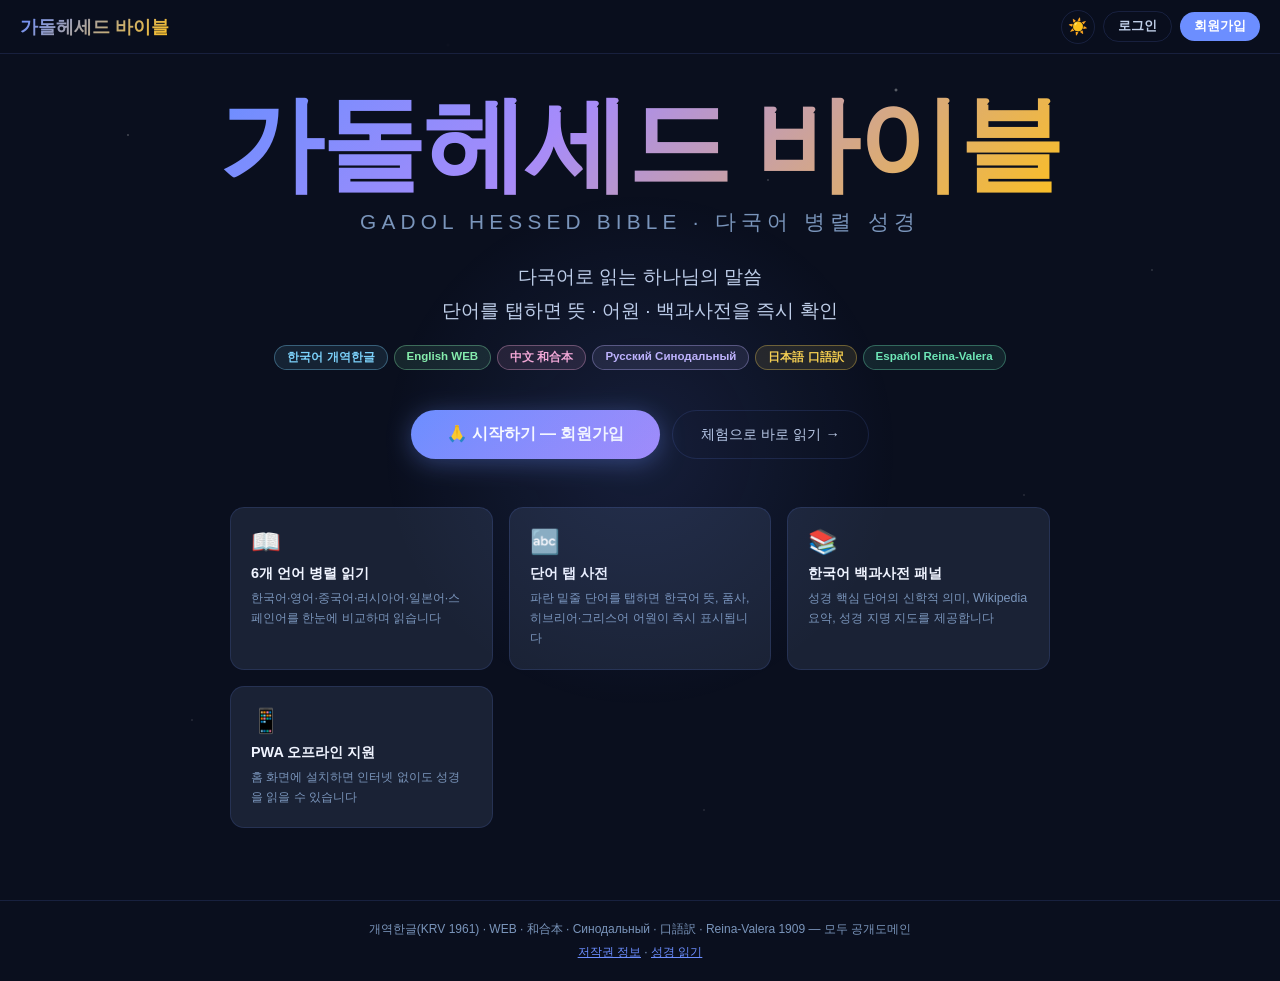
==== commit 72d1dde5: "앱 이름 변경, PWA 아이콘 추가, 홈 화면 설치 배너 추가 - 앱 이름을 '가돌'에서 '가돌헤세드 바이블'로 변경 - PWA 아이콘 생성 (192px, 512px PNG + S" ====
--- a/bible.html
+++ b/bible.html
@@ -1,3 +1,4 @@
+
 <!DOCTYPE html>
 <html lang="ko" data-theme="dark">
 <head>
@@ -19,7 +20,7 @@
 <header class="app-header">
   <div class="header-left">
     <button class="icon-btn" id="menuBtn" aria-label="목차 열기">☰</button>
-    <a href="index.html" class="header-home-logo">가돌</a>
+    <a href="index.html" class="header-home-logo">가돌헤세드</a>
     <span class="header-sep">|</span>
     <span class="header-info" id="headerInfo">창세기 1장</span>
   </div>
